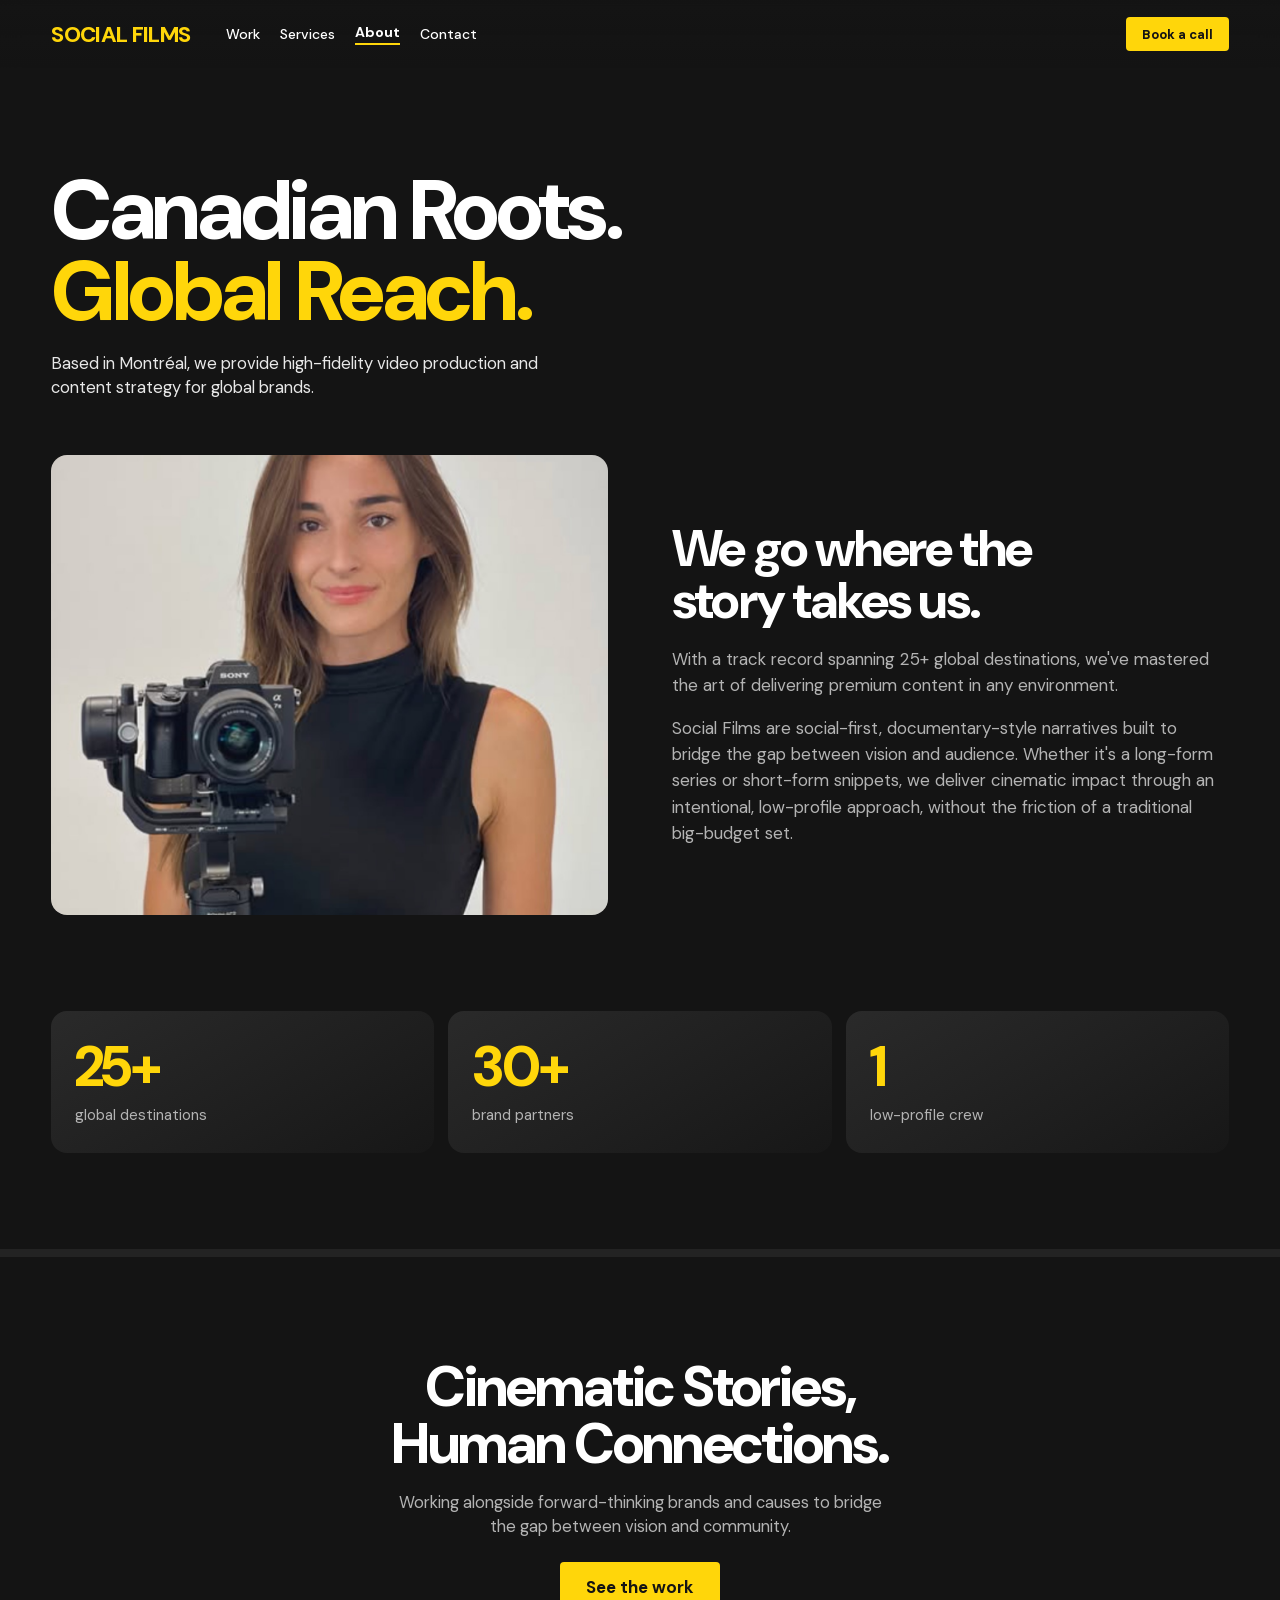
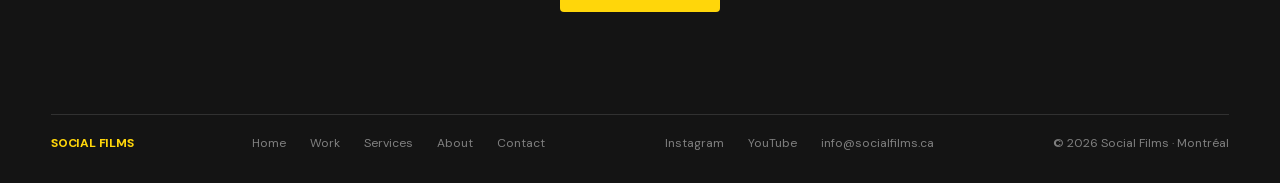
==== social-films-website/about.html @ d636d10d "Add files via upload" ====
<!DOCTYPE html>
<html lang="en">
<head>
<meta charset="utf-8">
<meta name="viewport" content="width=device-width, initial-scale=1">
<link rel="icon" href="favicon.svg" type="image/svg+xml">
<link rel="icon" href="favicon.ico" sizes="any">
<title>About — Social Films</title>
<meta name="description" content="Based in Montréal, Social Films delivers high-fidelity video production and content strategy for global brands across 25+ destinations.">
<meta name="theme-color" content="#141414">
<link rel="preload" href="assets/fonts/dm-sans-latin.woff2" as="font" type="font/woff2" crossorigin>
<link rel="stylesheet" href="styles.css">
</head>
<body>

<a class="skip-link" href="#about">Skip to content</a>

<nav class="nav" aria-label="Primary">
  <a class="brand" href="index.html">SOCIAL FILMS</a>
  <div class="nav-links">
    <a href="work.html">Work</a>
    <a href="services.html">Services</a>
    <a href="about.html" aria-current="page">About</a>
    <a href="contact.html">Contact</a>
  </div>
  <a class="cta-pill" href="https://calendly.com/l45/latitude45" target="_blank" rel="noopener">Book a call</a>
</nav>

<header class="hero" style="padding-bottom:56px;">
  <div class="hero-glow" aria-hidden="true"></div>
  <h1>Canadian Roots.<br><span class="accent">Global Reach.</span></h1>
  <p class="tight">Based in Montréal, we provide high-fidelity video production and content strategy for global brands.</p>
</header>

<main id="about">

  <section class="section--pad" style="padding-bottom:96px;">
    <div class="wrap about-split">
      <div class="media">
        <img src="assets/team.jpg" alt="Social Films videographer on set with a Sony a7 III on a gimbal" loading="lazy" onerror="this.onerror=null;this.src='assets/bts-crew.png'">
      </div>
      <div>
        <h2>We go where the story takes us.</h2>
        <p>With a track record spanning 25+ global destinations, we've mastered the art of delivering premium content in any environment.</p>
        <p>Social Films are social-first, documentary-style narratives built to bridge the gap between vision and audience. Whether it's a long-form series or short-form snippets, we deliver cinematic impact through an intentional, low-profile approach, without the friction of a traditional big-budget set.</p>
      </div>
    </div>
  </section>

  <section class="section--pad center" style="padding-bottom:96px;">
    <div class="stats">
      <div class="stat"><div class="n">25+</div><div class="l">global destinations</div></div>
      <div class="stat"><div class="n">30+</div><div class="l">brand partners</div></div>
      <div class="stat"><div class="n">1</div><div class="l">low-profile crew</div></div>
    </div>
  </section>

  <section class="dark-cta">
    <h2>Cinematic Stories, Human Connections.</h2>
    <p>Working alongside forward-thinking brands and causes to bridge the gap between vision and community.</p>
    <a class="btn btn-gold" href="work.html">See the work</a>
  </section>

</main>

<footer class="footer">
  <div class="footer-inner">
    <a class="brand" href="index.html">SOCIAL FILMS</a>
    <nav aria-label="Site"><a href="index.html">Home</a><a href="work.html">Work</a><a href="services.html">Services</a><a href="about.html">About</a><a href="contact.html">Contact</a></nav>
    <nav aria-label="Social"><a href="https://www.instagram.com/socialfilms.world/" target="_blank" rel="noopener">Instagram</a><a href="https://www.youtube.com/@socialfilms-world" target="_blank" rel="noopener">YouTube</a><a href="mailto:info@socialfilms.ca">info@socialfilms.ca</a></nav>
    <span>© 2026 Social Films · Montréal</span>
  </div>
</footer>

<script src="site.js"></script>
</body>
</html>
---- social-films-website/styles.css ----
/* ============================================================
   Social Films — shared stylesheet (Work, Services, About, Contact)
   Same dark, Netflix-style language as the home page (home.css).
   ============================================================ */
@font-face {
  font-family: 'DM Sans'; font-style: normal; font-weight: 400 800; font-display: swap;
  src: url("assets/fonts/dm-sans-latin.woff2") format('woff2');
  unicode-range: U+0000-00FF, U+0131, U+0152-0153, U+02BB-02BC, U+02C6, U+02DA, U+02DC, U+0304, U+0308, U+0329, U+2000-206F, U+20AC, U+2122, U+2191, U+2193, U+2212, U+2215, U+FEFF, U+FFFD;
}
@font-face {
  font-family: 'DM Sans'; font-style: normal; font-weight: 400 800; font-display: swap;
  src: url("assets/fonts/dm-sans-latin-ext.woff2") format('woff2');
  unicode-range: U+0100-02BA, U+02BD-02C5, U+02C7-02CC, U+02CE-02D7, U+02DD-02FF, U+0304, U+0308, U+0329, U+1D00-1DBF, U+1E00-1E9F, U+1EF2-1EFF, U+2020, U+20A0-20AB, U+20AD-20C4, U+2113, U+2C60-2C7F, U+A720-A7FF;
}

:root {
  --bg: #141414;
  --ink: #FFFFFF;
  --muted: #B3B3B3;
  --dim: #808080;
  --tile: #2F2F2F;
  --tile-2: #1F1F1F;
  --edge: #3A3A3A;
  --yellow: #FFD60A;
  --yellow-hover: #F2C600;
  --grey-btn: rgba(109,109,110,.7);
  --grey-btn-hover: rgba(109,109,110,.4);
  --line: rgba(255,255,255,.12);
  --card-grad: linear-gradient(150deg,#2A2A2A 0%,#171717 100%);
  --yellow-grad: linear-gradient(150deg,#FFE066 0%,#FFD60A 100%);
  --gutter: clamp(20px,4vw,60px);
  --maxw: 1240px;
  --radius: 16px;
  --radius-sm: 6px;
}

* { box-sizing: border-box; }
html { scroll-behavior: smooth; color-scheme: dark; }
body {
  margin: 0;
  font-family: "DM Sans", "Helvetica Neue", Helvetica, Arial, sans-serif;
  color: var(--ink);
  background: var(--bg);
  -webkit-font-smoothing: antialiased;
}
a { color: inherit; text-decoration: none; }
a:hover { color: var(--muted); }
img { display: block; max-width: 100%; }
h1, h2, h3 { text-wrap: balance; }
p { text-wrap: pretty; }
::selection { background: rgba(255,214,10,.35); color: var(--ink); }
html { accent-color: var(--yellow); caret-color: var(--yellow); }
:focus-visible { outline: 2px solid var(--yellow); outline-offset: 3px; border-radius: 4px; }

.skip-link {
  position: absolute; left: 12px; top: -60px; z-index: 50;
  background: var(--yellow); color: var(--bg);
  padding: 8px 14px; border-radius: 4px; font-size: 14px; font-weight: 700;
  transition: top .15s ease;
}
.skip-link:focus { top: 12px; color: var(--bg); }

.wrap { max-width: var(--maxw); margin: 0 auto; }
.accent { color: var(--yellow); }

/* ── Nav (matches the home page top bar) ──────────── */
.nav {
  position: sticky; top: 0; z-index: 20;
  height: 68px; display: flex; align-items: center; gap: 36px;
  padding: 0 var(--gutter);
  font-size: 14px; font-weight: 500;
  background: linear-gradient(180deg, rgba(20,20,20,.96) 0%, rgba(20,20,20,.85) 100%);
  backdrop-filter: blur(12px); -webkit-backdrop-filter: blur(12px);
}
.brand { font-weight: 800; font-size: 22px; letter-spacing: -.03em; color: var(--yellow); white-space: nowrap; }
.brand:hover { color: var(--yellow); }
.nav-links { display: flex; align-items: center; gap: 20px; margin-right: auto; }
.nav-links a { white-space: nowrap; }
.nav a[aria-current="page"] { font-weight: 700; color: var(--ink); box-shadow: inset 0 -2px 0 var(--yellow); padding-bottom: 4px; }
.cta-pill {
  display: inline-flex; align-items: center; height: 34px; padding: 0 16px; border-radius: 4px;
  background: var(--yellow); color: var(--bg); font-size: 13px; font-weight: 700; white-space: nowrap;
}
.cta-pill:hover { background: var(--yellow-hover); color: var(--bg); }

/* ── Buttons ──────────────────────────────────────── */
.btn {
  display: inline-flex; align-items: center; gap: 10px; height: 50px; padding: 0 26px; border-radius: 4px;
  font-family: inherit; font-size: 17px; font-weight: 700; line-height: 1; cursor: pointer; border: 0;
  transition: background-color .15s ease, color .15s ease;
}
.btn-gold { background: var(--yellow); color: var(--bg); }
.btn-gold:hover { background: var(--yellow-hover); color: var(--bg); }
.btn-dark, .btn-light { background: var(--ink); color: var(--bg); }
.btn-dark:hover, .btn-light:hover { background: rgba(255,255,255,.8); color: var(--bg); }
.btn-outline { background: var(--grey-btn); color: var(--ink); font-weight: 600; }
.btn-outline:hover { background: var(--grey-btn-hover); color: var(--ink); }

/* ── Hero (left-aligned, billboard type) ──────────── */
.hero {
  position: relative; max-width: calc(var(--maxw) + 2 * var(--gutter)); margin: 0 auto;
  padding: clamp(56px,8vw,112px) var(--gutter) 48px; display: grid; gap: 18px; justify-items: start;
}
.hero-glow { display: none; }
.eyebrow {
  display: inline-flex; align-items: center; height: 22px; padding: 0 9px; border-radius: 3px;
  background: var(--yellow); color: var(--bg); font-size: 11px; font-weight: 800; letter-spacing: .1em; text-transform: uppercase;
}
.hero h1 { margin: 0; font-weight: 800; font-size: clamp(44px,6.6vw,96px); line-height: .96; letter-spacing: -.04em; }
.hero p { margin: 0; font-size: clamp(16px,1.3vw,20px); line-height: 1.45; color: rgba(255,255,255,.9); max-width: 50ch; }
.hero .filters { margin-top: 10px; }

/* ── Section spacing ──────────────────────────────── */
.section { padding: 24px var(--gutter) 0; }
.section--pad { padding: 0 var(--gutter) clamp(56px,7vw,104px); }
.section--grid { padding: 24px var(--gutter) 40px; }
.section--cta { padding: 40px var(--gutter) clamp(56px,7vw,104px); }
.section-head { display: flex; justify-content: space-between; align-items: baseline; gap: 20px; margin-bottom: 28px; }
.section-head h2 { font-size: clamp(30px,4vw,56px); font-weight: 800; letter-spacing: -.035em; margin: 0; }
.section-link { font-size: 13px; font-weight: 600; color: var(--muted); }

/* ── Video facade (click-to-play) ─────────────────── */
.video {
  position: relative; width: 100%; height: 100%;
  background: #000; border: 0; padding: 0; margin: 0;
  cursor: pointer; overflow: hidden; display: block;
}
.video img { width: 100%; height: 100%; object-fit: cover; transition: transform .6s cubic-bezier(.2,.7,.2,1); }
.video:hover img { transform: scale(1.04); }
.video::before { content: ""; position: absolute; inset: 0; background: linear-gradient(to top, rgba(20,20,20,.55), rgba(20,20,20,0) 55%); z-index: 1; pointer-events: none; }
.play {
  position: absolute; left: 50%; top: 50%; transform: translate(-50%,-50%);
  width: 66px; height: 66px; border-radius: 50%;
  background: rgba(255,255,255,.92); display: grid; place-items: center;
  z-index: 2; box-shadow: 0 8px 30px rgba(0,0,0,.45);
  transition: transform .2s ease, background .2s ease; pointer-events: none;
}
.play svg { fill: var(--bg); margin-left: 3px; }
.card--sm .play, .card--md .play { width: 54px; height: 54px; }
.video:hover .play { transform: translate(-50%,-50%) scale(1.08); background: var(--yellow); }
.video iframe { position: absolute; inset: 0; width: 100%; height: 100%; border: 0; z-index: 4; }

/* ── Footer (matches the home page footer) ────────── */
.footer {
  max-width: calc(var(--maxw) + 2 * var(--gutter)); margin: 0 auto;
  padding: 0 var(--gutter) 32px; font-size: 12px; color: var(--dim);
}
.footer-inner {
  display: flex; flex-wrap: wrap; gap: 16px 24px; justify-content: space-between; align-items: center;
  border-top: 1px solid var(--line); padding-top: 20px;
}
.footer .brand { font-size: 12px; letter-spacing: -.02em; }
.footer nav { display: flex; flex-wrap: wrap; gap: 12px 24px; }
.footer nav a:hover { color: var(--ink); }

/* ============================================================
   WORK PAGE
   ============================================================ */
.filters { display: flex; gap: 8px; flex-wrap: wrap; }
.chip {
  background: var(--tile); border: 0; font-family: inherit; font-size: 14px; font-weight: 600;
  height: 36px; padding: 0 16px; border-radius: 4px; color: var(--ink); cursor: pointer;
  transition: background .15s ease, color .15s ease;
}
.chip:hover { background: #3F3F3F; }
.chip[aria-pressed="true"] { background: var(--ink); color: var(--bg); }

.featured { position: relative; border-radius: var(--radius); overflow: hidden; background: #000; }
.featured .media { height: clamp(340px,52vw,620px); }
.featured-overlay {
  position: absolute; inset: 0; pointer-events: none;
  display: flex; flex-direction: column; justify-content: flex-end; gap: 10px;
  padding: 0 clamp(24px,3vw,44px) clamp(28px,4vw,48px);
  background: linear-gradient(90deg, rgba(20,20,20,.85) 0%, rgba(20,20,20,.35) 45%, rgba(20,20,20,0) 70%), linear-gradient(0deg, rgba(20,20,20,.8) 0%, rgba(20,20,20,0) 50%);
  z-index: 3; transition: opacity .4s ease;
}
.featured.is-playing .featured-overlay, .featured.is-playing .featured-watch { opacity: 0; }
.featured-kicker { align-self: flex-start; display: inline-flex; align-items: center; height: 22px; padding: 0 9px; border-radius: 3px; background: var(--yellow); color: var(--bg); font-size: 11px; font-weight: 800; letter-spacing: .1em; text-transform: uppercase; }
.featured-title { font-size: clamp(32px,5vw,64px); font-weight: 800; line-height: .98; letter-spacing: -.04em; color: var(--ink); }
.featured-desc { font-size: clamp(15px,1.2vw,18px); line-height: 1.45; color: rgba(255,255,255,.9); max-width: 50ch; }
.featured-watch {
  position: absolute; right: clamp(24px,3vw,44px); bottom: clamp(28px,4vw,48px); pointer-events: none;
  display: inline-flex; align-items: center; height: 46px; padding: 0 22px; border-radius: 4px;
  background: var(--ink); color: var(--bg); font-size: 15px; font-weight: 700;
  z-index: 3; transition: opacity .4s ease;
}
.grid-2 { display: grid; grid-template-columns: repeat(2, minmax(0,1fr)); gap: 36px 14px; }
.grid-3 { grid-column: span 2; display: grid; grid-template-columns: repeat(3, minmax(0,1fr)); gap: 14px; }
.card-media { border-radius: var(--radius-sm); overflow: hidden; background: var(--tile); }
.card--md .card-media { height: clamp(260px,34vw,420px); }
.card--sm .card-media { height: clamp(220px,26vw,300px); }
.card-meta { display: flex; justify-content: space-between; align-items: baseline; gap: 12px; padding: 14px 2px 0; }
.card-name { font-size: 20px; font-weight: 700; letter-spacing: -.02em; }
.card--sm .card-name { font-size: 18px; }
.card-sub { font-size: 13px; color: var(--muted); margin-top: 2px; }
.card-region { font-size: 11px; font-weight: 800; letter-spacing: .1em; text-transform: uppercase; color: var(--yellow); white-space: nowrap; }
.card.is-hidden { display: none; }

/* ── Contact band + form ──────────────────────────── */
.contact-band {
  background: var(--card-grad); border-radius: var(--radius); padding: clamp(28px,5vw,64px);
  display: grid; grid-template-columns: 1fr 1fr; gap: clamp(36px,5vw,64px);
}
.contact-band h2 { font-size: clamp(32px,4vw,56px); font-weight: 800; letter-spacing: -.035em; line-height: 1; margin: 0 0 16px; }
.contact-band .lead { font-size: 17px; color: var(--muted); line-height: 1.5; margin: 0 0 28px; }
.contact-meta { display: flex; flex-direction: column; gap: 8px; font-size: 15px; color: var(--muted); margin-top: 28px; }
.contact-meta .row { display: flex; gap: 16px; margin-top: 4px; }
.contact-meta a { color: var(--ink); }
.contact-meta a:hover { color: var(--muted); }
.form { display: flex; flex-direction: column; gap: 14px; }
.form-row { display: flex; gap: 12px; }
.form input, .form textarea {
  width: 100%; background: var(--bg); border: 1px solid var(--edge);
  border-radius: 4px; padding: 14px 16px; color: var(--ink);
  font: 400 16px "DM Sans", "Helvetica Neue", Helvetica, Arial, sans-serif;
}
.form textarea { resize: vertical; }
.form ::placeholder { color: var(--dim); }
.field { display: flex; flex-direction: column; gap: 6px; flex: 1; font-size: 12px; font-weight: 700; letter-spacing: .1em; text-transform: uppercase; color: var(--muted); }
.form input:user-invalid, .form textarea:user-invalid { border-color: #F2994A; }
.btn-submit { align-self: flex-start; height: 46px; padding: 0 22px; font-size: 15px; }
.form-note { font-size: 14px; line-height: 1.5; color: var(--muted); margin: 4px 0 0; }
.form-note a { color: var(--yellow); text-decoration: underline; text-underline-offset: 3px; }
.form input:focus-visible, .form textarea:focus-visible { outline-color: var(--yellow); border-color: var(--yellow); }

/* ============================================================
   SERVICES PAGE
   ============================================================ */
.flagship {
  background: var(--yellow-grad); color: var(--bg); border-radius: var(--radius);
  padding: clamp(32px,5vw,56px) clamp(28px,5vw,64px); display: grid; grid-template-columns: auto 1fr; gap: 48px; align-items: center;
}
.flagship .rail { font-size: 12px; font-weight: 800; color: rgba(20,20,20,.65); writing-mode: vertical-rl; transform: rotate(180deg); letter-spacing: .14em; }
.flagship h2 { font-size: clamp(30px,4vw,48px); font-weight: 800; letter-spacing: -.035em; line-height: 1; margin: 0 0 14px; }
.flagship p { font-size: 17px; color: rgba(20,20,20,.8); line-height: 1.55; max-width: 68ch; margin: 0 0 24px; }
.flagship a { display: inline-flex; align-items: center; height: 46px; padding: 0 22px; border-radius: 4px; background: var(--bg); color: var(--ink); font-size: 15px; font-weight: 700; }
.flagship a:hover { background: #2A2A2A; color: var(--ink); }

.svc-grid { display: grid; grid-template-columns: repeat(6, 1fr); gap: 14px; }
.svc { border-radius: var(--radius); padding: 28px 24px; background: var(--card-grad); }
.svc .num { font-weight: 800; font-size: 40px; line-height: 1; letter-spacing: -.05em; color: var(--yellow); margin-bottom: 18px; }
.svc .h { font-size: clamp(22px,2vw,28px); font-weight: 700; line-height: 1.1; letter-spacing: -.025em; margin-bottom: 10px; }
.svc .h.sm { font-size: clamp(20px,1.7vw,24px); }
.svc .d { font-size: 15px; line-height: 1.5; color: var(--muted); margin: 0; }
.svc.span-3 { grid-column: span 3; } .svc.span-2 { grid-column: span 2; }

.process-title { font-size: clamp(32px,4vw,56px); font-weight: 800; letter-spacing: -.035em; line-height: 1; margin: 0 0 40px; text-align: center; }
.timeline { position: relative; }
.timeline .bar { position: absolute; left: 6%; right: 6%; top: 27px; height: 2px; background: var(--tile); }
.timeline-grid { position: relative; display: grid; grid-template-columns: repeat(4, 1fr); gap: 24px; text-align: center; }
.tl-dot { width: 56px; height: 56px; border-radius: 50%; font-size: 17px; font-weight: 800; display: grid; place-items: center; margin: 0 auto 18px; }
.tl-dot.a { background: var(--yellow); color: var(--bg); }
.tl-dot.b { background: var(--tile); color: var(--ink); }
.tl-dot.c { background: var(--ink); color: var(--bg); }
.tl-h { font-size: 20px; font-weight: 700; letter-spacing: -.02em; margin-bottom: 6px; }
.tl-d { font-size: 15px; color: var(--muted); line-height: 1.5; max-width: 24ch; margin: 0 auto; }

/* ============================================================
   ABOUT PAGE
   ============================================================ */
.about-split { display: grid; grid-template-columns: 1fr 1fr; gap: 64px; align-items: center; }
.about-split .media { height: 460px; border-radius: var(--radius); overflow: hidden; background: var(--tile); }
.about-split .media img { width: 100%; height: 100%; object-fit: cover; }
.about-split h2 { font-size: clamp(32px,4vw,56px); font-weight: 800; letter-spacing: -.035em; line-height: 1; margin: 0 0 20px; }
.about-split p { font-size: 17px; color: var(--muted); line-height: 1.55; margin: 0 0 16px; }
.about-split p:last-child { margin-bottom: 0; }
.stats { display: grid; grid-template-columns: repeat(auto-fit, minmax(min(100%,200px),1fr)); gap: 14px; max-width: var(--maxw); margin: 0 auto; text-align: left; }
.stat { border-radius: var(--radius); padding: 28px 24px; background: var(--card-grad); }
.stat .n { font-size: 56px; font-weight: 800; line-height: 1; letter-spacing: -.05em; color: var(--yellow); margin-bottom: 10px; }
.stat .l { font-size: 15px; color: var(--muted); }

.dark-cta { border-top: 8px solid #232323; padding: clamp(56px,8vw,112px) var(--gutter); text-align: center; display: grid; justify-items: center; gap: 18px; }
.dark-cta h2 { font-size: clamp(32px,4.4vw,64px); font-weight: 800; letter-spacing: -.035em; line-height: 1; margin: 0; max-width: 16ch; }
.dark-cta p { font-size: clamp(16px,1.3vw,20px); color: var(--muted); line-height: 1.45; max-width: 46ch; margin: 0 0 6px; }

/* ── Generic CTA band ─────────────────────────────── */
.cta-band { border-top: 8px solid #232323; padding: clamp(56px,7vw,96px) 0 0; text-align: center; display: grid; justify-items: center; gap: 16px; }
.cta-band h2 { font-size: clamp(32px,4.4vw,64px); font-weight: 800; letter-spacing: -.035em; line-height: 1; margin: 0; }
.cta-band p { font-size: clamp(16px,1.3vw,20px); color: var(--muted); margin: 0 0 6px; }
.center { text-align: center; }
.center h2 { font-size: clamp(32px,4vw,56px); font-weight: 800; letter-spacing: -.035em; line-height: 1; margin: 0 0 24px; }

/* ============================================================
   RESPONSIVE
   ============================================================ */
@media (max-width: 900px) {
  .svc-grid { grid-template-columns: 1fr 1fr; }
  .svc.span-3, .svc.span-2 { grid-column: auto; }
}
@media (max-width: 860px) {
  .grid-2 { grid-template-columns: 1fr; gap: 28px; }
  .grid-3 { grid-column: auto; grid-template-columns: 1fr; gap: 28px; }
  .about-split, .contact-band { grid-template-columns: 1fr; gap: 36px; }
  .flagship { grid-template-columns: 1fr; gap: 16px; }
  .flagship .rail { writing-mode: horizontal-tb; transform: none; }
  .timeline .bar { display: none; }
  .timeline-grid { grid-template-columns: 1fr 1fr; gap: 32px 16px; }
  .about-split .media { height: 360px; }
}
@media (max-width: 760px) {
  .nav { flex-wrap: wrap; height: auto; padding-top: 14px; padding-bottom: 10px; row-gap: 12px; gap: 12px 20px; justify-content: space-between; }
  .brand { font-size: 19px; }
  .nav-links { order: 3; flex: 0 0 100%; margin: 0; overflow-x: auto; scrollbar-width: none; gap: 18px; font-size: 13px; }
  .nav-links::-webkit-scrollbar { display: none; }
  .btn { height: 48px; padding: 0 20px; font-size: 16px; }
}
@media (max-width: 560px) {
  .timeline-grid, .svc-grid { grid-template-columns: 1fr; }
  .featured-watch { display: none; }
  .form-row { flex-direction: column; }
}
@media (prefers-reduced-motion: reduce) {
  html { scroll-behavior: auto; }
  .video img, .video:hover img, .video:hover .play { transition: none; transform: none; }
  .video:hover .play { transform: translate(-50%,-50%); }
}
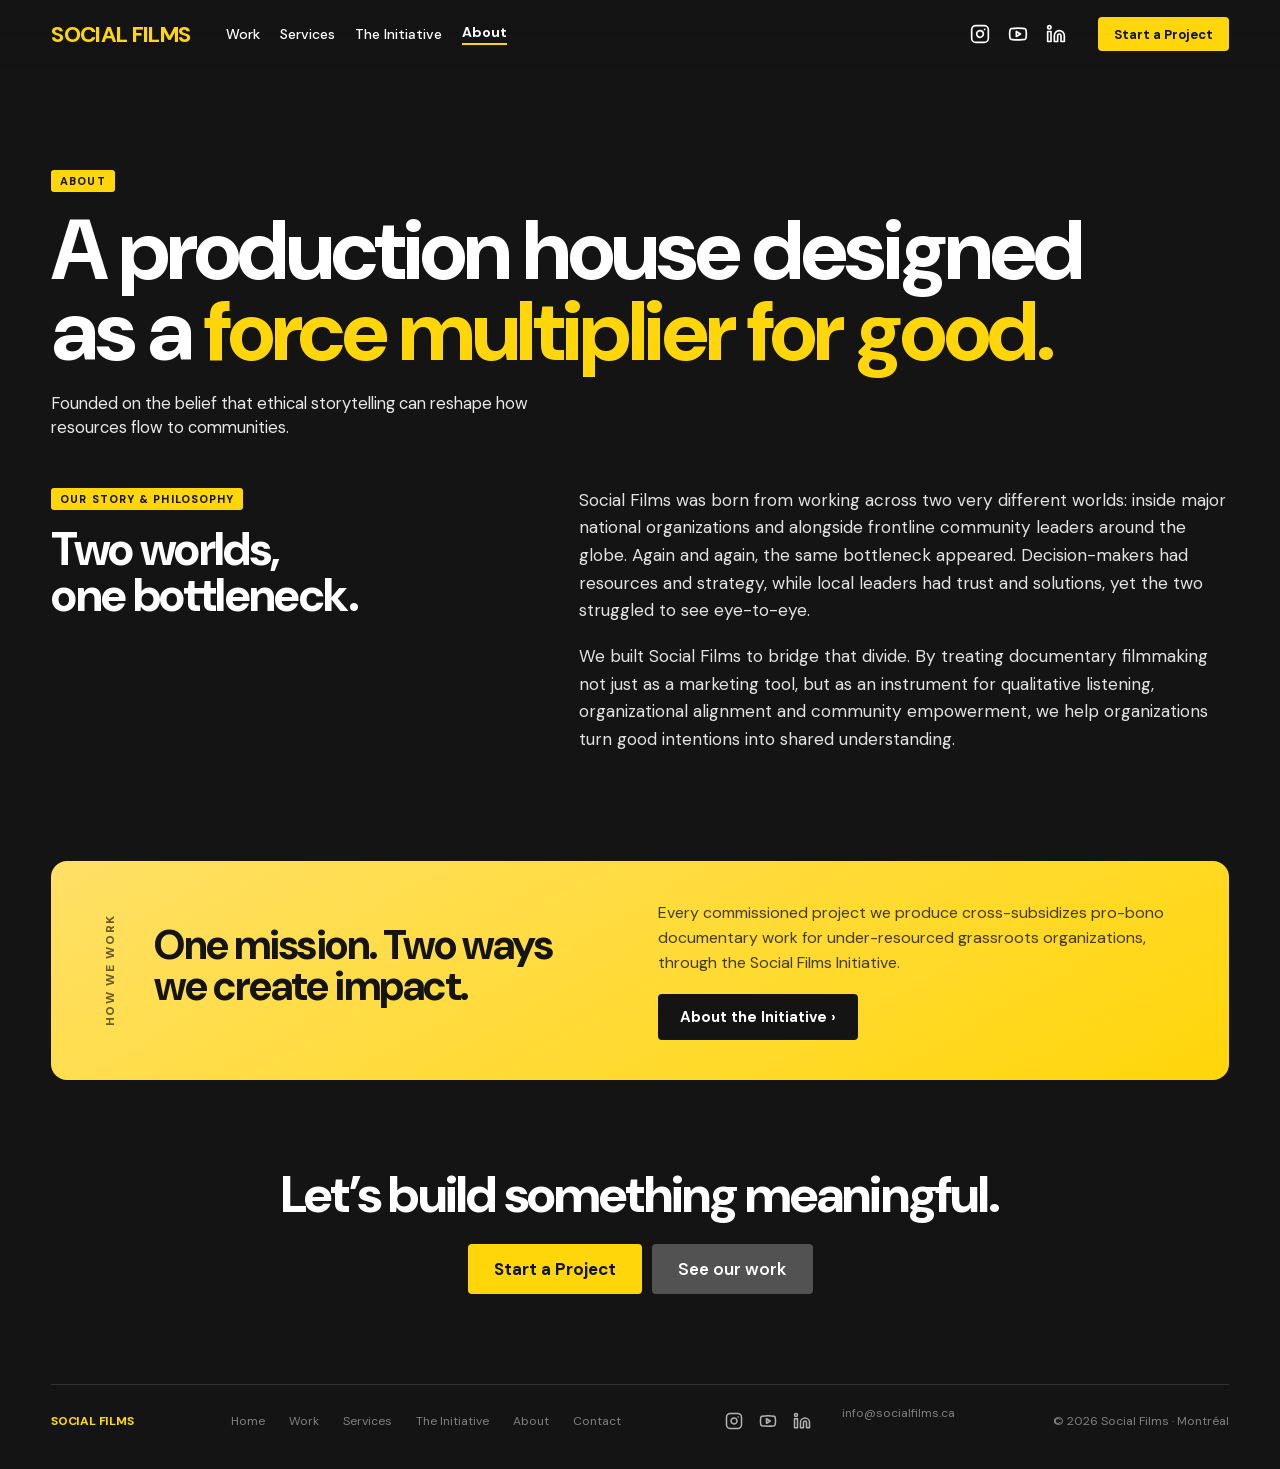
==== commit 9fed9468: "Site revamp: Services, The Initiative, About, Contact and a new home page - New menu on every page: " ====
--- a/social-films-website/about.html
+++ b/social-films-website/about.html
@@ -5,11 +5,11 @@
 <meta name="viewport" content="width=device-width, initial-scale=1">
 <link rel="icon" href="favicon.svg" type="image/svg+xml">
 <link rel="icon" href="favicon.ico" sizes="any">
-<title>About — Social Films</title>
-<meta name="description" content="Based in Montréal, Social Films delivers high-fidelity video production and content strategy for global brands across 25+ destinations.">
+<title>About — Social Films | A social enterprise production house</title>
+<meta name="description" content="Social Films is a social enterprise production house and qualitative impact media studio, bridging organizations and the grassroots communities they serve through ethical documentary storytelling.">
 <meta name="theme-color" content="#141414">
 <link rel="preload" href="assets/fonts/dm-sans-latin.woff2" as="font" type="font/woff2" crossorigin>
-<link rel="stylesheet" href="styles.css">
+<link rel="stylesheet" href="styles.css?v=44">
 </head>
 <body>
 
@@ -17,48 +17,61 @@
 
 <nav class="nav" aria-label="Primary">
   <a class="brand" href="index.html">SOCIAL FILMS</a>
-  <div class="nav-links">
+  <div class="nav-links" id="site-menu">
     <a href="work.html">Work</a>
     <a href="services.html">Services</a>
+    <a href="initiative.html">The Initiative</a>
     <a href="about.html" aria-current="page">About</a>
-    <a href="contact.html">Contact</a>
+    <a class="menu-book" href="contact.html">Start a Project</a><div class="menu-social" aria-label="Social media"><a href="https://www.instagram.com/socialfilms.world/" target="_blank" rel="noopener" aria-label="Instagram" title="Instagram"><svg viewBox="0 0 24 24" width="20" height="20" fill="none" stroke="currentColor" stroke-width="2" stroke-linecap="round" stroke-linejoin="round" aria-hidden="true"><rect width="20" height="20" x="2" y="2" rx="5" ry="5"/><path d="M16 11.37A4 4 0 1 1 12.63 8 4 4 0 0 1 16 11.37z"/><line x1="17.5" x2="17.51" y1="6.5" y2="6.5"/></svg></a><a href="https://www.youtube.com/@socialfilms-world" target="_blank" rel="noopener" aria-label="YouTube" title="YouTube"><svg viewBox="0 0 24 24" width="20" height="20" fill="none" stroke="currentColor" stroke-width="2" stroke-linecap="round" stroke-linejoin="round" aria-hidden="true"><path d="M2.5 17a24.12 24.12 0 0 1 0-10 2 2 0 0 1 1.4-1.4 49.56 49.56 0 0 1 16.2 0A2 2 0 0 1 21.5 7a24.12 24.12 0 0 1 0 10 2 2 0 0 1-1.4 1.4 49.55 49.55 0 0 1-16.2 0A2 2 0 0 1 2.5 17"/><path d="m10 15 5-3-5-3z"/></svg></a><a href="https://www.linkedin.com/company/social-films-world/" target="_blank" rel="noopener" aria-label="LinkedIn" title="LinkedIn"><svg viewBox="0 0 24 24" width="20" height="20" fill="none" stroke="currentColor" stroke-width="2" stroke-linecap="round" stroke-linejoin="round" aria-hidden="true"><path d="M16 8a6 6 0 0 1 6 6v7h-4v-7a2 2 0 0 0-2-2 2 2 0 0 0-2 2v7h-4v-7a6 6 0 0 1 6-6z"/><rect width="4" height="12" x="2" y="9"/><circle cx="4" cy="4" r="2"/></svg></a></div>
   </div>
-  <a class="cta-pill" href="https://calendly.com/l45/latitude45" target="_blank" rel="noopener">Book a call</a>
+  <!-- Instagram, YouTube and LinkedIn icons from Lucide (lucide.dev), ISC licence --><nav class="social social--head" aria-label="Social media"><a href="https://www.instagram.com/socialfilms.world/" target="_blank" rel="noopener" aria-label="Instagram" title="Instagram"><svg viewBox="0 0 24 24" width="20" height="20" fill="none" stroke="currentColor" stroke-width="2" stroke-linecap="round" stroke-linejoin="round" aria-hidden="true"><rect width="20" height="20" x="2" y="2" rx="5" ry="5"/><path d="M16 11.37A4 4 0 1 1 12.63 8 4 4 0 0 1 16 11.37z"/><line x1="17.5" x2="17.51" y1="6.5" y2="6.5"/></svg></a><a href="https://www.youtube.com/@socialfilms-world" target="_blank" rel="noopener" aria-label="YouTube" title="YouTube"><svg viewBox="0 0 24 24" width="20" height="20" fill="none" stroke="currentColor" stroke-width="2" stroke-linecap="round" stroke-linejoin="round" aria-hidden="true"><path d="M2.5 17a24.12 24.12 0 0 1 0-10 2 2 0 0 1 1.4-1.4 49.56 49.56 0 0 1 16.2 0A2 2 0 0 1 21.5 7a24.12 24.12 0 0 1 0 10 2 2 0 0 1-1.4 1.4 49.55 49.55 0 0 1-16.2 0A2 2 0 0 1 2.5 17"/><path d="m10 15 5-3-5-3z"/></svg></a><a href="https://www.linkedin.com/company/social-films-world/" target="_blank" rel="noopener" aria-label="LinkedIn" title="LinkedIn"><svg viewBox="0 0 24 24" width="20" height="20" fill="none" stroke="currentColor" stroke-width="2" stroke-linecap="round" stroke-linejoin="round" aria-hidden="true"><path d="M16 8a6 6 0 0 1 6 6v7h-4v-7a2 2 0 0 0-2-2 2 2 0 0 0-2 2v7h-4v-7a6 6 0 0 1 6-6z"/><rect width="4" height="12" x="2" y="9"/><circle cx="4" cy="4" r="2"/></svg></a></nav>
+  <a class="cta-pill" href="contact.html">Start a Project</a>
+  <button class="menu-toggle" type="button" aria-expanded="false" aria-controls="site-menu" aria-label="Open menu"><span></span><span></span><span></span></button>
 </nav>
 
-<header class="hero" style="padding-bottom:56px;">
+<header class="hero">
   <div class="hero-glow" aria-hidden="true"></div>
-  <h1>Canadian Roots.<br><span class="accent">Global Reach.</span></h1>
-  <p class="tight">Based in Montréal, we provide high-fidelity video production and content strategy for global brands.</p>
+  <div class="eyebrow">About</div>
+  <h1>A production house designed as a <span class="accent">force multiplier for good.</span></h1>
+  <p class="tight">Founded on the belief that ethical storytelling can reshape how resources flow to communities.</p>
 </header>
 
 <main id="about">
 
-  <section class="section--pad" style="padding-bottom:96px;">
-    <div class="wrap about-split">
-      <div class="media">
-        <img src="assets/team.jpg" alt="Social Films videographer on set with a Sony a7 III on a gimbal" loading="lazy" onerror="this.onerror=null;this.src='assets/bts-crew.png'">
+  <section class="section--pad" aria-labelledby="story-h">
+    <div class="wrap story">
+      <div class="story-side">
+        <div class="eyebrow">Our story &amp; philosophy</div>
+        <h2 id="story-h" class="studio-h">Two worlds, one bottleneck.</h2>
       </div>
-      <div>
-        <h2>We go where the story takes us.</h2>
-        <p>With a track record spanning 25+ global destinations, we've mastered the art of delivering premium content in any environment.</p>
-        <p>Social Films are social-first, documentary-style narratives built to bridge the gap between vision and audience. Whether it's a long-form series or short-form snippets, we deliver cinematic impact through an intentional, low-profile approach, without the friction of a traditional big-budget set.</p>
+      <div class="story-body">
+        <p>Social Films was born from working across two very different worlds: inside major national organizations and alongside frontline community leaders around the globe. Again and again, the same bottleneck appeared. Decision-makers had resources and strategy, while local leaders had trust and solutions, yet the two struggled to see eye-to-eye.</p>
+        <p>We built Social Films to bridge that divide. By treating documentary filmmaking not just as a marketing tool, but as an instrument for qualitative listening, organizational alignment and community empowerment, we help organizations turn good intentions into shared understanding.</p>
       </div>
     </div>
   </section>
 
-  <section class="section--pad center" style="padding-bottom:96px;">
-    <div class="stats">
-      <div class="stat"><div class="n">25+</div><div class="l">global destinations</div></div>
-      <div class="stat"><div class="n">30+</div><div class="l">brand partners</div></div>
-      <div class="stat"><div class="n">1</div><div class="l">low-profile crew</div></div>
+  <section class="section--pad" style="padding-top:0;">
+    <div class="wrap flagship flagship--promise">
+      <div class="rail">HOW WE WORK</div>
+      <div class="pc-cols">
+        <div class="pc-head">
+          <h2>One mission. Two ways we create impact.</h2>
+        </div>
+        <div class="pc-body">
+          <p>Every commissioned project we produce cross-subsidizes pro-bono documentary work for under-resourced grassroots organizations, through the Social Films Initiative.</p>
+          <a href="initiative.html">About the Initiative ›</a>
+        </div>
+      </div>
     </div>
   </section>
 
-  <section class="dark-cta">
-    <h2>Cinematic Stories, Human Connections.</h2>
-    <p>Working alongside forward-thinking brands and causes to bridge the gap between vision and community.</p>
-    <a class="btn btn-gold" href="work.html">See the work</a>
+  <section class="section--pad center">
+    <h2>Let&rsquo;s build something meaningful.</h2>
+    <div class="cta-row">
+      <a class="btn btn-gold" href="contact.html">Start a Project</a>
+      <a class="btn btn-outline" href="work.html">See our work</a>
+    </div>
   </section>
 
 </main>
@@ -66,12 +79,12 @@
 <footer class="footer">
   <div class="footer-inner">
     <a class="brand" href="index.html">SOCIAL FILMS</a>
-    <nav aria-label="Site"><a href="index.html">Home</a><a href="work.html">Work</a><a href="services.html">Services</a><a href="about.html">About</a><a href="contact.html">Contact</a></nav>
-    <nav aria-label="Social"><a href="https://www.instagram.com/socialfilms.world/" target="_blank" rel="noopener">Instagram</a><a href="https://www.youtube.com/@socialfilms-world" target="_blank" rel="noopener">YouTube</a><a href="mailto:info@socialfilms.ca">info@socialfilms.ca</a></nav>
+    <nav aria-label="Site"><a href="index.html">Home</a><a href="work.html">Work</a><a href="services.html">Services</a><a href="initiative.html">The Initiative</a><a href="about.html">About</a><a href="contact.html">Contact</a></nav>
+    <nav aria-label="Social"><span class="social social--foot"><a href="https://www.instagram.com/socialfilms.world/" target="_blank" rel="noopener" aria-label="Instagram" title="Instagram"><svg viewBox="0 0 24 24" width="20" height="20" fill="none" stroke="currentColor" stroke-width="2" stroke-linecap="round" stroke-linejoin="round" aria-hidden="true"><rect width="20" height="20" x="2" y="2" rx="5" ry="5"/><path d="M16 11.37A4 4 0 1 1 12.63 8 4 4 0 0 1 16 11.37z"/><line x1="17.5" x2="17.51" y1="6.5" y2="6.5"/></svg></a><a href="https://www.youtube.com/@socialfilms-world" target="_blank" rel="noopener" aria-label="YouTube" title="YouTube"><svg viewBox="0 0 24 24" width="20" height="20" fill="none" stroke="currentColor" stroke-width="2" stroke-linecap="round" stroke-linejoin="round" aria-hidden="true"><path d="M2.5 17a24.12 24.12 0 0 1 0-10 2 2 0 0 1 1.4-1.4 49.56 49.56 0 0 1 16.2 0A2 2 0 0 1 21.5 7a24.12 24.12 0 0 1 0 10 2 2 0 0 1-1.4 1.4 49.55 49.55 0 0 1-16.2 0A2 2 0 0 1 2.5 17"/><path d="m10 15 5-3-5-3z"/></svg></a><a href="https://www.linkedin.com/company/social-films-world/" target="_blank" rel="noopener" aria-label="LinkedIn" title="LinkedIn"><svg viewBox="0 0 24 24" width="20" height="20" fill="none" stroke="currentColor" stroke-width="2" stroke-linecap="round" stroke-linejoin="round" aria-hidden="true"><path d="M16 8a6 6 0 0 1 6 6v7h-4v-7a2 2 0 0 0-2-2 2 2 0 0 0-2 2v7h-4v-7a6 6 0 0 1 6-6z"/><rect width="4" height="12" x="2" y="9"/><circle cx="4" cy="4" r="2"/></svg></a></span><a href="mailto:info@socialfilms.ca">info@socialfilms.ca</a></nav>
     <span>© 2026 Social Films · Montréal</span>
   </div>
 </footer>
 
-<script src="site.js"></script>
+<script src="site.js?v=11"></script>
 </body>
 </html>
--- a/social-films-website/styles.css
+++ b/social-films-website/styles.css
@@ -184,11 +184,17 @@
   background: var(--ink); color: var(--bg); font-size: 15px; font-weight: 700;
   z-index: 3; transition: opacity .4s ease;
 }
-.grid-2 { display: grid; grid-template-columns: repeat(2, minmax(0,1fr)); gap: 36px 14px; }
-.grid-3 { grid-column: span 2; display: grid; grid-template-columns: repeat(3, minmax(0,1fr)); gap: 14px; }
-.card-media { border-radius: var(--radius-sm); overflow: hidden; background: var(--tile); }
-.card--md .card-media { height: clamp(260px,34vw,420px); }
-.card--sm .card-media { height: clamp(220px,26vw,300px); }
+/* Work page: every film card the same size, three per row; a short last row is centred */
+.grid-work { display: grid; grid-template-columns: repeat(6, minmax(0,1fr)); gap: 36px 14px; }
+.grid-work > .card { grid-column: span 2; }
+@media (min-width: 861px) {
+  .grid-work > .card:nth-child(3n+1):nth-last-child(2) { grid-column: 2 / span 2; }
+  .grid-work > .card:nth-child(3n+1):last-child { grid-column: 3 / span 2; }
+}
+.card-media { position: relative; border-radius: var(--radius-sm); overflow: hidden; background: var(--tile); aspect-ratio: 16 / 9; }
+/* Yellow label on a film card (e.g. "Featured · Docu-Series"); hidden once the film plays */
+.card-badge { position: absolute; top: 12px; left: 12px; z-index: 4; pointer-events: none; display: inline-flex; align-items: center; height: 22px; padding: 0 9px; border-radius: 3px; background: var(--yellow); color: var(--bg); font-size: 11px; font-weight: 800; letter-spacing: .1em; text-transform: uppercase; }
+.card-media:has(.video[data-playing]) .card-badge { display: none; }
 .card-meta { display: flex; justify-content: space-between; align-items: baseline; gap: 12px; padding: 14px 2px 0; }
 .card-name { font-size: 20px; font-weight: 700; letter-spacing: -.02em; }
 .card--sm .card-name { font-size: 18px; }
@@ -231,7 +237,8 @@
   padding: clamp(32px,5vw,56px) clamp(28px,5vw,64px); display: grid; grid-template-columns: auto 1fr; gap: 48px; align-items: center;
 }
 .flagship .rail { font-size: 12px; font-weight: 800; color: rgba(20,20,20,.65); writing-mode: vertical-rl; transform: rotate(180deg); letter-spacing: .14em; }
-.flagship h2 { font-size: clamp(30px,4vw,48px); font-weight: 800; letter-spacing: -.035em; line-height: 1; margin: 0 0 14px; }
+.flagship h2 { font-size: clamp(30px,4vw,48px); font-weight: 800; letter-spacing: -.035em; line-height: 1; margin: 0 0 10px; }
+.flagship-sub { font-size: 13px; font-weight: 800; letter-spacing: .1em; text-transform: uppercase; color: rgba(20,20,20,.65); margin: 0 0 18px; }
 .flagship p { font-size: 17px; color: rgba(20,20,20,.8); line-height: 1.55; max-width: 68ch; margin: 0 0 24px; }
 .flagship a { display: inline-flex; align-items: center; height: 46px; padding: 0 22px; border-radius: 4px; background: var(--bg); color: var(--ink); font-size: 15px; font-weight: 700; }
 .flagship a:hover { background: #2A2A2A; color: var(--ink); }
@@ -288,8 +295,8 @@
   .svc.span-3, .svc.span-2 { grid-column: auto; }
 }
 @media (max-width: 860px) {
-  .grid-2 { grid-template-columns: 1fr; gap: 28px; }
-  .grid-3 { grid-column: auto; grid-template-columns: 1fr; gap: 28px; }
+  .grid-work { grid-template-columns: 1fr; gap: 28px; }
+  .grid-work > .card { grid-column: auto; }
   .about-split, .contact-band { grid-template-columns: 1fr; gap: 36px; }
   .flagship { grid-template-columns: 1fr; gap: 16px; }
   .flagship .rail { writing-mode: horizontal-tb; transform: none; }
@@ -302,6 +309,11 @@
   .brand { font-size: 19px; }
   .nav-links { order: 3; flex: 0 0 100%; margin: 0; overflow-x: auto; scrollbar-width: none; gap: 18px; font-size: 13px; }
   .nav-links::-webkit-scrollbar { display: none; }
+  /* match the home page nav on phones */
+  .nav { padding-bottom: 4px; }
+  .cta-pill { height: 40px; }
+  .nav-links a { display: inline-flex; align-items: center; min-height: 40px; }
+  .nav a[aria-current="page"] { padding-bottom: 0; }
   .btn { height: 48px; padding: 0 20px; font-size: 16px; }
 }
 @media (max-width: 560px) {
@@ -314,3 +326,360 @@
   .video img, .video:hover img, .video:hover .play { transition: none; transform: none; }
   .video:hover .play { transform: translate(-50%,-50%); }
 }
+
+/* ── Social media icons (header and footer) ── */
+.social { display: inline-flex; align-items: center; gap: 2px; }
+.social a { display: inline-flex; align-items: center; justify-content: center; width: 36px; height: 36px; border-radius: 50%; color: var(--ink); transition: color .2s ease, background .2s ease; }
+.social a:hover { color: var(--yellow); background: rgba(255,255,255,.08); }
+.social svg { width: 20px; height: 20px; }
+.social--head { margin-left: auto; }
+.social--foot a { width: 32px; height: 32px; color: var(--muted); }
+.social--foot svg { width: 18px; height: 18px; }
+.nav .social--head { margin-right: -12px; } /* match the home page spacing before "Book a call" */
+
+/* ── Phones and tablets: menu button (☰) with the nav links in a drop-down panel ── */
+.menu-toggle { display: none; flex: none; width: 40px; height: 40px; padding: 0; border: 0; border-radius: 8px; background: transparent; color: var(--ink); cursor: pointer; position: relative; }
+.menu-toggle span { position: absolute; left: 10px; width: 20px; height: 2px; border-radius: 2px; background: currentColor; transition: transform .2s ease, opacity .2s ease; }
+.menu-toggle span:nth-child(1) { top: 13px; } .menu-toggle span:nth-child(2) { top: 19px; } .menu-toggle span:nth-child(3) { top: 25px; }
+.menu-open .menu-toggle span:nth-child(1) { transform: translateY(6px) rotate(45deg); }
+.menu-open .menu-toggle span:nth-child(2) { opacity: 0; }
+.menu-open .menu-toggle span:nth-child(3) { transform: translateY(-6px) rotate(-45deg); }
+.menu-book { display: none; }
+.menu-social { display: none; }
+@media (max-width: 900px) {
+  /* bar shows only the logo and the menu button; links, Book a call and social icons live in the menu */
+  .nav { flex-wrap: nowrap; height: 64px; padding-top: 0; padding-bottom: 0; row-gap: 0; gap: 8px; }
+  .nav .nav-links a[aria-current="page"] { box-shadow: none; padding-bottom: 0; color: var(--yellow); }
+  .nav .social--head { display: none; }
+  .nav .cta-pill { margin-left: auto; height: 36px; padding: 0 14px; }
+  .menu-toggle { display: inline-flex; }
+  .nav-links { display: none; position: absolute; top: 100%; left: 0; right: 0; z-index: 30; flex-direction: column; align-items: stretch; gap: 0; margin: 0; flex: none; order: 0; overflow: visible; padding: 4px var(--gutter) 20px; background: var(--bg); border-top: 1px solid var(--line); box-shadow: 0 18px 30px rgba(0,0,0,.4); font-size: 18px; font-weight: 600; }
+  .nav.menu-open .nav-links { display: flex; }
+  .nav-links a { display: flex; align-items: center; min-height: 52px; border-bottom: 1px solid var(--line); }
+  .nav-links a.menu-book { display: flex; align-items: center; justify-content: center; min-height: 50px; margin-top: 18px; border: 0; border-radius: 4px; background: var(--yellow); color: var(--bg); font-size: 16px; font-weight: 700; }
+  .nav-links a.menu-book:hover { background: var(--yellow-hover); color: var(--bg); }
+  .nav-links .menu-social { display: flex; justify-content: center; gap: 8px; padding-top: 16px; }
+  .nav-links .menu-social a { display: inline-flex; justify-content: center; width: 48px; height: 48px; min-height: 0; border: 0; border-radius: 50%; color: var(--ink); }
+  .nav-links .menu-social a:hover { color: var(--yellow); background: rgba(255,255,255,.08); }
+  .nav-links .menu-social svg { width: 22px; height: 22px; }
+}
+
+/* ── Work page: streaming-style showcase (featured film + film row) ── */
+.sr-only { position: absolute; width: 1px; height: 1px; padding: 0; margin: -1px; overflow: hidden; clip: rect(0,0,0,0); white-space: nowrap; border: 0; }
+.showcase { position: relative; min-height: min(78vh, 720px); display: grid; align-items: end; overflow: hidden; background: #000; margin-top: -68px; padding-top: 68px; }
+.showcase-bg { position: absolute; inset: 0; width: 100%; height: 100%; object-fit: cover; transition: opacity .35s ease; }
+.showcase-bg.is-swapping { opacity: 0; }
+.showcase-shade { position: absolute; inset: 0; background:
+  linear-gradient(90deg, rgba(20,20,20,.92) 0%, rgba(20,20,20,.55) 38%, rgba(20,20,20,0) 70%),
+  linear-gradient(0deg, var(--bg) 0%, rgba(20,20,20,0) 32%); }
+.showcase-copy { position: relative; z-index: 2; display: grid; gap: 14px; justify-items: start; max-width: 560px; padding: 0 var(--gutter) clamp(36px,6vw,72px); }
+.showcase-kicker { display: inline-flex; align-items: center; gap: 8px; font-size: 13px; font-weight: 800; letter-spacing: .22em; text-transform: uppercase; color: rgba(255,255,255,.85); }
+.showcase-mark { display: inline-grid; place-items: center; width: 24px; height: 24px; border-radius: 3px; background: var(--yellow); color: var(--bg); font-size: 11px; letter-spacing: 0; }
+.showcase-title { margin: 0; font-size: clamp(44px, 6.5vw, 96px); font-weight: 800; line-height: .92; letter-spacing: -.045em; text-wrap: balance; }
+.showcase-meta { display: flex; flex-wrap: wrap; align-items: center; gap: 8px 12px; font-size: 14px; color: rgba(255,255,255,.85); }
+.showcase-tag { display: inline-flex; align-items: center; height: 22px; padding: 0 9px; border-radius: 3px; background: var(--yellow); color: var(--bg); font-size: 11px; font-weight: 800; letter-spacing: .1em; }
+.showcase-desc { margin: 0; font-size: clamp(16px,1.3vw,19px); line-height: 1.45; color: rgba(255,255,255,.92); max-width: 46ch; }
+.showcase-actions { display: flex; flex-wrap: wrap; gap: 10px; margin-top: 6px; }
+.showcase-actions .btn { height: 46px; padding: 0 22px; font-size: 16px; }
+.showcase-player { position: absolute; inset: 68px 0 0; z-index: 5; background: #000; display: grid; place-items: center; padding: 64px var(--gutter) 28px; }
+.showcase-player[hidden] { display: none; }
+.showcase-player iframe { height: 100%; width: auto; max-width: 100%; aspect-ratio: 16 / 9; border: 0; border-radius: var(--radius-sm); }
+.showcase-close { position: absolute; top: 12px; right: var(--gutter); z-index: 2; width: 40px; height: 40px; border-radius: 50%; border: 0; background: rgba(255,255,255,.15); color: var(--ink); font-size: 24px; line-height: 1; cursor: pointer; }
+.showcase-close:hover { background: rgba(255,255,255,.3); }
+
+.shelf { display: grid; gap: 12px; padding: 8px 0 clamp(40px,5vw,64px); }
+.shelf-title { margin: 0; padding: 0 var(--gutter); font-size: clamp(20px,1.8vw,26px); font-weight: 700; letter-spacing: -.02em; }
+.shelf-row { display: flex; gap: 10px; overflow-x: auto; scroll-snap-type: x mandatory; scroll-padding-left: var(--gutter); padding: 6px var(--gutter) 14px; scrollbar-width: none; }
+.shelf-row::-webkit-scrollbar { display: none; }
+.tile { position: relative; flex: 0 0 clamp(240px, 24vw, 340px); aspect-ratio: 16 / 9; border-radius: var(--radius-sm); overflow: hidden; border: 0; padding: 0; background: var(--tile); color: var(--ink); font: inherit; text-align: left; cursor: pointer; scroll-snap-align: start; transition: transform .25s ease, box-shadow .25s ease; }
+.tile img { width: 100%; height: 100%; object-fit: cover; display: block; }
+.tile-shade { position: absolute; inset: 0; background: linear-gradient(0deg, rgba(0,0,0,.8) 0%, rgba(0,0,0,0) 60%); }
+.tile-copy { position: absolute; left: 12px; right: 12px; bottom: 10px; display: grid; gap: 4px; justify-items: start; }
+.tile-tag { font-size: 10px; font-weight: 800; letter-spacing: .12em; color: var(--yellow); }
+.tile-title { font-size: 17px; font-weight: 700; letter-spacing: -.01em; }
+.tile:hover, .tile:focus-visible { transform: scale(1.04); z-index: 2; color: var(--ink); }
+.tile[aria-current="true"] { box-shadow: inset 0 0 0 2px var(--yellow); }
+.tile[aria-current="true"] img { opacity: .9; }
+.tile--add { display: grid; place-items: center; background: var(--card-grad); box-shadow: inset 0 0 0 1px dashed var(--line); outline: 1px dashed rgba(255,255,255,.25); outline-offset: -1px; }
+.tile--add .tile-copy { position: static; justify-items: center; text-align: center; padding: 16px; }
+.tile-plus { display: grid; place-items: center; width: 36px; height: 36px; border-radius: 50%; background: var(--yellow); color: var(--bg); font-size: 22px; font-weight: 700; }
+.tile-sub { font-size: 13px; color: var(--muted); }
+
+@media (max-width: 760px) {
+  .showcase { min-height: 0; display: block; margin-top: 0; padding-top: 0; }
+  .showcase-bg { position: relative; inset: auto; height: auto; aspect-ratio: 16 / 10; }
+  .showcase-shade { background: linear-gradient(0deg, var(--bg) 0%, rgba(20,20,20,0) 40%); bottom: auto; height: calc(100vw * 10 / 16 + 2px); }
+  .showcase-copy { margin-top: -56px; padding-bottom: 32px; }
+  .showcase-player { inset: 0 0 auto; padding: 52px 0 0; }
+  .showcase-player iframe { width: 100%; height: auto; border-radius: 0; }
+  .showcase-close { top: 8px; right: 12px; width: 34px; height: 34px; font-size: 20px; }
+  .tile { flex-basis: 72vw; }
+}
+
+/* Work page film row: fit every tile inside the page instead of scrolling sideways */
+.shelf-row { display: grid; grid-template-columns: repeat(5, minmax(0,1fr)); overflow: visible; scroll-snap-type: none; padding: 6px var(--gutter) 14px; }
+.shelf-row .tile { flex: none; width: 100%; }
+.shelf-row { grid-template-columns: repeat(4, minmax(0,1fr)); }
+.shelf-row > [data-copy] { display: none; }
+@media (max-width: 760px) {
+  .shelf-row { display: flex; overflow-x: auto; padding-left: var(--gutter); padding-right: var(--gutter); }
+  .shelf-row .tile { flex: 0 0 68vw; }
+  .shelf-row > [data-copy] { display: block; }
+  .shelf-row .tile:hover { transform: none; }
+}
+
+/* Work page film row: tall poster-style thumbnails */
+.shelf-row { grid-template-columns: repeat(4, clamp(160px, 16vw, 230px)); justify-content: start; }
+.shelf-row .tile { aspect-ratio: 2 / 3; }
+.shelf-row .tile-copy { left: 12px; right: 12px; bottom: 12px; }
+.shelf-row .tile-title { font-size: clamp(16px, 1.3vw, 19px); line-height: 1.15; }
+@media (max-width: 760px) { .shelf-row .tile { flex: 0 0 42vw; } }
+
+/* ── Work page: film preview window (opens on click, plays straight away) ── */
+.pv-open, .pv-open body { overflow: hidden; }
+.pv { position: fixed; inset: 0; z-index: 100; display: grid; place-items: center; padding: clamp(12px, 3vw, 40px); }
+.pv[hidden] { display: none; }
+.pv-backdrop { position: absolute; inset: 0; background: rgba(0,0,0,.78); }
+.pv-panel { position: relative; width: min(1180px, 100%); max-height: 100%; overflow-y: auto; background: var(--bg); border-radius: 12px; box-shadow: 0 30px 80px rgba(0,0,0,.6); overscroll-behavior: contain; }
+.pv-close { position: absolute; top: 12px; right: 12px; z-index: 3; width: 40px; height: 40px; border-radius: 50%; border: 0; background: rgba(20,20,20,.8); color: var(--ink); font-size: 24px; line-height: 1; cursor: pointer; }
+.pv-close:hover { background: #333; }
+.pv-top { display: grid; grid-template-columns: minmax(0, 5fr) minmax(0, 7fr); align-items: center; gap: clamp(20px, 3vw, 40px); padding: clamp(24px, 3vw, 40px); padding-right: clamp(56px, 5vw, 64px); }
+.pv-info { display: grid; gap: 12px; justify-items: start; }
+.pv-title { margin: 0; font-size: clamp(32px, 4vw, 56px); font-weight: 800; line-height: .95; letter-spacing: -.04em; text-wrap: balance; }
+.pv-desc { margin: 0; font-size: 16px; line-height: 1.5; color: rgba(255,255,255,.88); }
+.pv-video { aspect-ratio: 16 / 9; background: #000; border-radius: var(--radius-sm); overflow: hidden; }
+.pv-video iframe { width: 100%; height: 100%; border: 0; display: block; }
+.pv-more { display: grid; gap: 12px; padding: 0 clamp(24px, 3vw, 40px) clamp(24px, 3vw, 40px); }
+.pv-more-title { margin: 0; font-size: 20px; font-weight: 700; letter-spacing: -.02em; }
+.pv-more-row { display: grid; grid-template-columns: repeat(3, minmax(0, 1fr)); gap: 10px; }
+.pv-card { position: relative; aspect-ratio: 16 / 9; border: 0; padding: 0; border-radius: var(--radius-sm); overflow: hidden; background: var(--tile); color: var(--ink); font: inherit; text-align: left; cursor: pointer; transition: transform .2s ease; }
+.pv-card img { width: 100%; height: 100%; object-fit: cover; display: block; }
+.pv-card:hover, .pv-card:focus-visible { transform: scale(1.03); }
+@media (max-width: 760px) {
+  .pv { padding: 0; }
+  .pv-panel { height: 100%; border-radius: 0; }
+  .pv-top { grid-template-columns: 1fr; padding: 56px 16px 20px; }
+  .pv-video { order: -1; }
+  .pv-more { padding: 0 16px 28px; }
+  .pv-more-row { grid-template-columns: 1fr 1fr; }
+  .pv-close { top: 8px; right: 8px; }
+}
+/* Preview window: bigger video, smaller "More like this" thumbnails */
+.pv-panel { width: min(1280px, 100%); }
+@media (min-width: 761px) { .pv-top { grid-template-columns: minmax(0, 4fr) minmax(0, 8fr); } }
+.pv-more-row { grid-template-columns: repeat(4, minmax(0, 1fr)); }
+.pv-card .tile-title { font-size: 15px; }
+.pv-card .tile-copy { left: 10px; right: 10px; bottom: 8px; gap: 2px; }
+@media (max-width: 760px) { .pv-more-row { grid-template-columns: repeat(3, minmax(0, 1fr)); gap: 8px; } .pv-card .tile-title { font-size: 12px; line-height: 1.15; } .pv-card .tile-tag { display: none; } .pv-card .tile-copy { left: 7px; right: 7px; bottom: 6px; } }
+/* Phone: "More like this" titles stay on one line, scaling with the screen */
+@media (max-width: 760px) {
+  .pv-card .tile-copy { left: 6px; right: 6px; }
+  .pv-card .tile-title { font-size: clamp(8.5px, 2.75vw, 14px); white-space: nowrap; overflow: hidden; text-overflow: ellipsis; max-width: 100%; letter-spacing: -.02em; }
+}
+
+/* ── Studio: yellow menu link + Studio page ── */
+.nav-links a.nav-studio, .nav-links a.nav-studio:hover { color: var(--yellow); }
+.nav-links a.nav-studio[aria-current="page"] { box-shadow: inset 0 -2px 0 var(--yellow); }
+.studio-actions { display: flex; flex-wrap: wrap; gap: 10px; margin-top: 8px; }
+.studio-actions .btn { height: 48px; padding: 0 24px; font-size: 16px; }
+.studio-promise { display: grid; gap: 14px; padding: clamp(28px, 4vw, 48px); border-radius: var(--radius); background: var(--yellow); color: #141414; }
+.studio-promise-head { display: flex; align-items: center; gap: clamp(16px, 2.5vw, 32px); }
+.studio-promise-num { font-weight: 800; font-size: clamp(64px, 8vw, 120px); line-height: .85; letter-spacing: -.05em; }
+.studio-promise h2 { margin: 0; font-weight: 800; font-size: clamp(26px, 3.2vw, 44px); line-height: 1; letter-spacing: -.035em; max-width: 18ch; text-wrap: balance; }
+.studio-promise p { margin: 0; font-size: clamp(16px, 1.25vw, 19px); line-height: 1.5; color: rgba(20,20,20,.82); max-width: 72ch; }
+.studio-promise a { color: #141414; font-weight: 700; text-decoration: underline; text-decoration-thickness: 2px; text-underline-offset: 3px; }
+.studio-promise a:hover { color: #141414; opacity: .7; }
+.studio-h { margin: 10px 0 28px; font-size: clamp(30px, 3.6vw, 52px); font-weight: 800; line-height: 1; letter-spacing: -.035em; }
+.studio-work { display: grid; grid-template-columns: repeat(2, minmax(0, 1fr)); gap: 14px; }
+.studio-work .tile { flex: none; width: 100%; display: block; }
+.studio-work .tile-sub { font-size: 13px; color: rgba(255,255,255,.8); }
+@media (max-width: 760px) {
+  .studio-promise-head { flex-direction: column; align-items: flex-start; gap: 6px; }
+  .studio-work { grid-template-columns: 1fr; }
+}
+
+/* ── Studio dropdown in the menu: For brands / For non-profits ── */
+.nav-drop { position: relative; display: flex; align-items: center; }
+.nav-drop > a.nav-studio { display: inline-flex; align-items: center; gap: 5px; color: var(--yellow); }
+.nav-drop > a.nav-studio:hover { color: var(--yellow); }
+.nav-drop .caret { transition: transform .2s ease; }
+.nav-drop.is-active > a.nav-studio { font-weight: 700; }
+.nav-drop-menu { position: absolute; top: 100%; left: -14px; z-index: 40; min-width: 190px; padding: 14px 0 0; display: none; }
+.nav-drop-menu::before { content: ""; position: absolute; inset: 10px 0 0; background: #1E1E1E; border-radius: 10px; box-shadow: 0 18px 40px rgba(0,0,0,.5), inset 0 0 0 1px rgba(255,255,255,.08); }
+.nav-drop-menu a { position: relative; display: block; padding: 10px 16px; font-size: 14px; font-weight: 500; color: var(--ink); white-space: nowrap; }
+.nav-drop-menu a:first-child { margin-top: 6px; } .nav-drop-menu a:last-child { margin-bottom: 6px; }
+.nav-drop-menu a:hover, .nav-drop-menu a[aria-current="page"] { color: var(--yellow); }
+.nav-drop:hover .nav-drop-menu, .nav-drop:focus-within .nav-drop-menu { display: block; }
+.nav-drop:hover .caret, .nav-drop:focus-within .caret { transform: rotate(180deg); }
+@media (max-width: 900px) {
+  .nav-drop { display: block; }
+  .nav-drop .caret { display: none; }
+  .nav-drop-menu, .nav-drop:hover .nav-drop-menu { display: block; position: static; min-width: 0; padding: 0; }
+  .nav-drop-menu::before { display: none; }
+  .nav-drop-menu a:first-child, .nav-drop-menu a:last-child { margin: 0; }
+  #site-menu .nav-drop-menu a { padding: 0 0 0 18px; min-height: 46px; font-size: 16px; font-weight: 500; color: rgba(255,255,255,.85); }
+  #site-menu .nav-drop-menu a[aria-current="page"] { color: var(--yellow); box-shadow: none; }
+}
+.studio-note { margin: -8px auto 24px; max-width: 52ch; font-size: 17px; line-height: 1.5; color: var(--muted); }
+.studio-note a { color: var(--yellow); text-decoration: underline; text-underline-offset: 3px; }
+
+@media (max-width: 900px) { .nav-drop > a.nav-studio { display: flex; width: 100%; } }
+.flagship h2 { max-width: 22ch; }
+.studio-h { margin-top: 0; }
+.pv-book { height: 46px; padding: 0 22px; font-size: 15px; margin-top: 6px; }
+
+/* Studio dropdown: current page shown in yellow text only (no underline) */
+.nav-drop-menu a[aria-current="page"], #site-menu .nav-drop-menu a[aria-current="page"] { box-shadow: none !important; padding-bottom: 10px; color: var(--yellow); font-weight: 600; }
+@media (max-width: 900px) { #site-menu .nav-drop-menu a[aria-current="page"] { padding-bottom: 0; } }
+.flagship p:last-child { margin-bottom: 0; }
+.flagship p strong { color: #141414; }
+.flagship p + p { margin-top: -12px; }
+
+/* ── 10% promise boxes: heading on the left, text and button on the right, so the box is shorter ── */
+.pc-cols { display: grid; grid-template-columns: minmax(0, 1fr) minmax(0, 1.15fr); gap: 16px clamp(28px, 4vw, 56px); align-items: center; }
+.pc-head h2 { max-width: none; margin-bottom: 8px; font-size: clamp(28px, 3.2vw, 42px); }
+.pc-head .promise-sub, .pc-head .flagship-sub { margin-bottom: 0; }
+.pc-body p { font-size: 16px; margin: 0 0 12px; }
+.pc-body p:last-of-type { margin-bottom: 18px; }
+.pc-body p + p { margin-top: 0; }
+@media (max-width: 860px) { .pc-cols { grid-template-columns: 1fr; } }
+.flagship--promise { padding: clamp(24px, 3.4vw, 40px) clamp(24px, 4vw, 52px); gap: 36px; }
+.pc-head h2 { text-wrap: balance; }
+.pc-num { display: block; font-size: 2.1em; font-weight: 900; line-height: .85; letter-spacing: -.05em; margin-bottom: 6px; }
+
+/* ── "How the model works" diagram: paid work → the Initiative → grassroots impact ── */
+.flow { display: grid; grid-template-columns: minmax(0,1fr) auto minmax(0,1fr) auto minmax(0,1fr); align-items: stretch; gap: 10px; margin: 28px 0; }
+.flow-step { display: grid; gap: 8px; align-content: start; padding: 24px 22px; border-radius: 16px; background: linear-gradient(150deg,#2A2A2A 0%,#171717 100%); box-shadow: inset 0 0 0 1px rgba(255,255,255,.08); }
+.flow-step p { margin: 0; font-size: 15px; line-height: 1.5; color: #B3B3B3; }
+.flow-k { font-size: 11px; font-weight: 800; letter-spacing: .12em; text-transform: uppercase; color: #FFD60A; }
+.flow-t { font-size: clamp(19px, 1.6vw, 23px); font-weight: 700; line-height: 1.15; letter-spacing: -.02em; color: #fff; }
+.flow-step--yellow { background: linear-gradient(150deg,#FFE066 0%,#FFD60A 100%); box-shadow: none; }
+.flow-step--yellow .flow-k { color: rgba(20,20,20,.65); }
+.flow-step--yellow .flow-t { color: #141414; }
+.flow-step--yellow p { color: rgba(20,20,20,.8); }
+.flow-arrow { display: grid; place-items: center; position: relative; width: 72px; }
+.flow-arrow::before { content: ""; position: absolute; left: 6px; right: 6px; top: 50%; height: 2px; background: #FFD60A; }
+.flow-arrow::after { content: ""; position: absolute; right: 4px; top: calc(50% - 5px); border: 6px solid transparent; border-left: 9px solid #FFD60A; border-right: 0; }
+.flow-arrow span { position: relative; top: -16px; font-size: 10px; font-weight: 700; letter-spacing: .06em; text-transform: uppercase; color: #B3B3B3; white-space: nowrap; }
+@media (max-width: 900px) {
+  .flow { grid-template-columns: 1fr; }
+  .flow-arrow { width: auto; height: 44px; }
+  .flow-arrow::before { left: 50%; right: auto; top: 4px; bottom: 6px; width: 2px; height: auto; }
+  .flow-arrow::after { left: calc(50% - 6px); right: auto; top: auto; bottom: 0; border: 6px solid transparent; border-top: 9px solid #FFD60A; border-bottom: 0; }
+  .flow-arrow span { top: 0; left: 64px; position: absolute; }
+}
+
+/* ── 2026 revamp: Services pillars, Initiative, About, Contact ── */
+.kicker { font-size: 12px; font-weight: 800; letter-spacing: .12em; text-transform: uppercase; color: var(--yellow); }
+.cta-row { display: flex; flex-wrap: wrap; justify-content: center; gap: 10px; }
+.btn-ink { background: #141414; color: #fff; }
+.btn-ink:hover { background: #2A2A2A; color: #fff; }
+.ph { border-bottom: 2px dashed var(--yellow); }
+.intro-p { margin: 0 0 8px; max-width: 70ch; font-size: clamp(16px, 1.25vw, 19px); line-height: 1.55; color: var(--muted); }
+
+.pillar + .pillar { padding-top: 0; }
+.pillar-head { display: grid; grid-template-columns: auto 1fr; gap: clamp(18px, 3vw, 40px); align-items: start; margin-bottom: 24px; }
+.pillar-num { font-weight: 800; font-size: clamp(56px, 7vw, 104px); line-height: .8; letter-spacing: -.05em; color: var(--yellow); }
+.pillar-title { margin: 8px 0 10px; font-size: clamp(30px, 3.6vw, 52px); font-weight: 800; line-height: 1; letter-spacing: -.035em; max-width: 20ch; }
+.pillar-tag { margin: 0 0 8px; font-size: clamp(17px, 1.4vw, 21px); line-height: 1.4; color: var(--ink); }
+.pillar-for { margin: 0; font-size: 14px; color: var(--muted); }
+.pillar-for strong { color: var(--ink); }
+.offer-grid { display: grid; grid-template-columns: repeat(2, minmax(0,1fr)); gap: 14px; }
+.offer { padding: 26px 24px; border-radius: var(--radius); background: var(--card-grad); }
+.offer-t { margin-bottom: 8px; font-size: clamp(19px, 1.6vw, 23px); font-weight: 700; line-height: 1.15; letter-spacing: -.02em; }
+.offer p { margin: 0; font-size: 15px; line-height: 1.55; color: var(--muted); }
+
+.pathways { list-style: none; margin: 0; padding: 0; display: grid; grid-template-columns: repeat(3, minmax(0,1fr)); gap: 14px; }
+.pathways li { padding: 24px 22px; border-radius: var(--radius); background: var(--card-grad); }
+.pathway-n { font-weight: 800; font-size: 36px; line-height: 1; color: var(--yellow); margin-bottom: 14px; }
+.pathway-t { margin-bottom: 8px; font-size: 20px; font-weight: 700; line-height: 1.15; letter-spacing: -.02em; }
+.pathways p { margin: 0; font-size: 15px; line-height: 1.55; color: var(--muted); }
+
+.charter { display: grid; grid-template-columns: repeat(3, minmax(0,1fr)); gap: 14px; }
+.charter-item { padding: 26px 24px; border-radius: var(--radius); box-shadow: inset 0 0 0 1px var(--line); }
+.charter-t { margin-bottom: 8px; font-size: 20px; font-weight: 700; letter-spacing: -.02em; }
+.charter-item p { margin: 0; font-size: 15px; line-height: 1.55; color: var(--muted); }
+
+.duo-cta { display: grid; grid-template-columns: repeat(2, minmax(0,1fr)); gap: 14px; }
+.duo-box { display: grid; gap: 14px; justify-items: start; align-content: start; padding: clamp(28px, 4vw, 48px); border-radius: var(--radius); background: var(--card-grad); }
+.duo-box h2 { margin: 0; font-size: clamp(26px, 2.8vw, 38px); font-weight: 800; line-height: 1.05; letter-spacing: -.03em; }
+.duo-box p { margin: 0 0 6px; font-size: 16px; line-height: 1.55; color: var(--muted); }
+.duo-box--yellow { background: var(--yellow-grad); color: #141414; }
+.duo-box--yellow p { color: rgba(20,20,20,.8); }
+.eyebrow--dark { background: #141414; color: var(--yellow); }
+
+.story { display: grid; grid-template-columns: minmax(0, 5fr) minmax(0, 7fr); gap: clamp(28px, 5vw, 72px); align-items: start; }
+.story-body p { margin: 0 0 18px; font-size: clamp(17px, 1.35vw, 20px); line-height: 1.6; color: rgba(255,255,255,.88); }
+
+.missions-block { padding: 0 0 clamp(56px,7vw,104px); }
+.wrap-g { max-width: var(--maxw); margin: 0 auto; padding: 0 var(--gutter); box-sizing: content-box; }
+
+.form select { width: 100%; background: var(--bg); border: 1px solid var(--edge); border-radius: 4px; padding: 14px 40px 14px 16px; color: var(--ink); font: 400 16px "DM Sans", "Helvetica Neue", Helvetica, Arial, sans-serif; appearance: none; -webkit-appearance: none;
+  background-image: url("data:image/svg+xml,%3Csvg xmlns='http://www.w3.org/2000/svg' width='12' height='12' viewBox='0 0 12 12'%3E%3Cpath d='M2 4l4 4 4-4' fill='none' stroke='%23B3B3B3' stroke-width='1.6' stroke-linecap='round'/%3E%3C/svg%3E"); background-repeat: no-repeat; background-position: right 14px center; }
+.form select:focus-visible { outline-color: var(--yellow); border-color: var(--yellow); }
+.field > span { text-transform: none; letter-spacing: 0; font-size: 13px; font-weight: 600; }
+
+@media (max-width: 860px) {
+  .offer-grid, .pathways, .charter, .duo-cta, .story { grid-template-columns: 1fr; }
+  .pillar-head { grid-template-columns: 1fr; gap: 10px; }
+}
+@media (max-width: 640px) { .form-row { flex-direction: column; } }
+
+/* Missions carousel on the Initiative page (same behaviour as the old home page version) */
+.mission-carousel { position: relative; overflow: hidden; margin-top: 8px; }
+.mc-track { display: flex; transition: transform .8s cubic-bezier(.4,0,.2,1); }
+.mc-track > .mc-slide { flex: 0 0 100%; min-width: 0; }
+.mission { position: relative; display: grid; align-items: end; min-height: min(78vh, 680px); background: #000; overflow: hidden; }
+.mission > img { position: absolute; inset: 0; width: 100%; height: 100%; object-fit: cover; object-position: center 40%; }
+.mission .shade-x { position: absolute; inset: 0; background: linear-gradient(90deg,rgba(20,20,20,.9) 0%,rgba(20,20,20,.55) 40%,rgba(20,20,20,0) 75%); }
+.mission .shade-y { position: absolute; inset: 0; background: linear-gradient(180deg,var(--bg) 0%,rgba(20,20,20,0) 18%,rgba(20,20,20,0) 55%,var(--bg) 100%); }
+.mission .featured-copy { position: relative; display: grid; gap: 16px; justify-items: start; max-width: 640px; padding: clamp(40px,6vw,80px) var(--gutter); }
+.mission .h-xl { margin: 0; font-size: clamp(26px, 3vw, 40px); font-weight: 800; line-height: 1; letter-spacing: -.035em; }
+.mission .meta { display: flex; flex-wrap: wrap; align-items: center; gap: 10px; margin-top: -6px; font-size: 12px; font-weight: 600; color: var(--muted); }
+.mission .meta .dot { color: #555; }
+.mission .tag { display: inline-flex; align-items: center; height: 22px; padding: 0 9px; border-radius: 3px; background: var(--yellow); color: var(--bg); font-size: 10px; font-weight: 800; letter-spacing: .1em; }
+.mission .lede { margin: 0; font-size: clamp(16px,1.3vw,19px); line-height: 1.5; max-width: 46ch; color: rgba(255,255,255,.9); }
+.mission .actions { display: flex; flex-wrap: wrap; align-items: center; gap: 12px; }
+.mission .btn--md { height: 48px; padding: 0 22px; font-size: 16px; background: var(--ink); color: var(--bg); }
+.mission .tri { display: inline-block; width: 0; height: 0; border-top: 7px solid transparent; border-bottom: 7px solid transparent; border-left: 12px solid var(--bg); }
+.mission .seats { font-size: 15px; font-weight: 700; color: var(--yellow); white-space: nowrap; }
+.mc-arrow { position: absolute; top: 50%; z-index: 3; transform: translateY(-50%); display: grid; place-items: center; width: 40px; height: 40px; padding: 0; border: 0; border-radius: 50%; background: rgba(255,255,255,.12); color: rgba(255,255,255,.85); cursor: pointer; backdrop-filter: blur(4px); -webkit-backdrop-filter: blur(4px); }
+.mc-arrow:hover, .mc-arrow:focus-visible { background: rgba(255,255,255,.28); color: #fff; }
+.mc-prev { left: 10px; } .mc-next { right: 10px; }
+@media (max-width: 760px) {
+  .mission { min-height: 0; }
+  .mc-arrow { top: 6px; transform: none; width: 34px; height: 34px; }
+  .mc-prev { left: auto; right: calc(var(--gutter) + 42px); }
+  .mc-next { right: var(--gutter); }
+  .mission .featured-copy { padding-top: 52px; }
+}
+@media (prefers-reduced-motion: reduce) { .mc-track { transition: none; } }
+
+/* Diagram arrows: label sits above the arrow inside its own column, never over the cards; stacks earlier */
+.flow { grid-template-columns: minmax(0,1fr) 112px minmax(0,1fr) 112px minmax(0,1fr); }
+.flow-arrow { width: auto; align-content: center; gap: 8px; }
+.flow-arrow span { position: static; top: auto; display: block; padding: 0 4px; text-align: center; white-space: normal; font-size: 10px; line-height: 1.2; transform: translateY(-14px); }
+@media (max-width: 1100px) {
+  .flow { grid-template-columns: 1fr; }
+  .flow-arrow { height: 52px; }
+  .flow-arrow::before { left: 50%; right: auto; top: 4px; bottom: 6px; width: 2px; height: auto; }
+  .flow-arrow::after { left: calc(50% - 6px); right: auto; top: auto; bottom: 0; border: 6px solid transparent; border-top: 9px solid #FFD60A; border-bottom: 0; }
+  .flow-arrow span { position: absolute; left: calc(50% + 16px); top: 50%; transform: translateY(-50%); text-align: left; white-space: nowrap; }
+}
+
+/* Initiative: three funding sources come together into the Initiative */
+.pathways-join { position: relative; height: 56px; }
+.pathways-join::before { content: ""; position: absolute; left: 50%; top: 6px; bottom: 8px; border-left: 2px solid var(--yellow); }
+.pathways-join::after { content: ""; position: absolute; left: calc(50% - 6px); bottom: 0; border: 6px solid transparent; border-top: 9px solid var(--yellow); border-bottom: 0; }
+.pathways-result { display: grid; gap: 6px; justify-items: center; text-align: center; padding: 26px 24px; border-radius: var(--radius); background: var(--yellow-grad); color: #141414; }
+.pathways-result-k { font-size: 11px; font-weight: 800; letter-spacing: .12em; text-transform: uppercase; color: rgba(20,20,20,.65); }
+.pathways-result-t { font-size: clamp(20px, 2vw, 28px); font-weight: 800; line-height: 1.15; letter-spacing: -.025em; max-width: 30ch; }
+.pathways { margin-top: 24px; }
+/* Services: Social Data feature inside pillar two */
+.social-data { display: grid; gap: 10px; margin-bottom: 14px; padding: clamp(26px, 3.4vw, 40px); border-radius: var(--radius); background: var(--yellow-grad); color: #141414; }
+.sd-k { font-size: 11px; font-weight: 800; letter-spacing: .12em; text-transform: uppercase; color: rgba(20,20,20,.65); }
+.sd-t { font-size: clamp(24px, 2.6vw, 36px); font-weight: 800; line-height: 1.05; letter-spacing: -.03em; }
+.social-data p { margin: 0; max-width: 70ch; font-size: 16px; line-height: 1.55; color: rgba(20,20,20,.82); }
+/* Breathing room: eyebrow label above section titles, and the arrow between the funding cards and result box */
+.eyebrow + .studio-h { margin-top: 16px; }
+.pathways-join { margin: 14px 0; }
